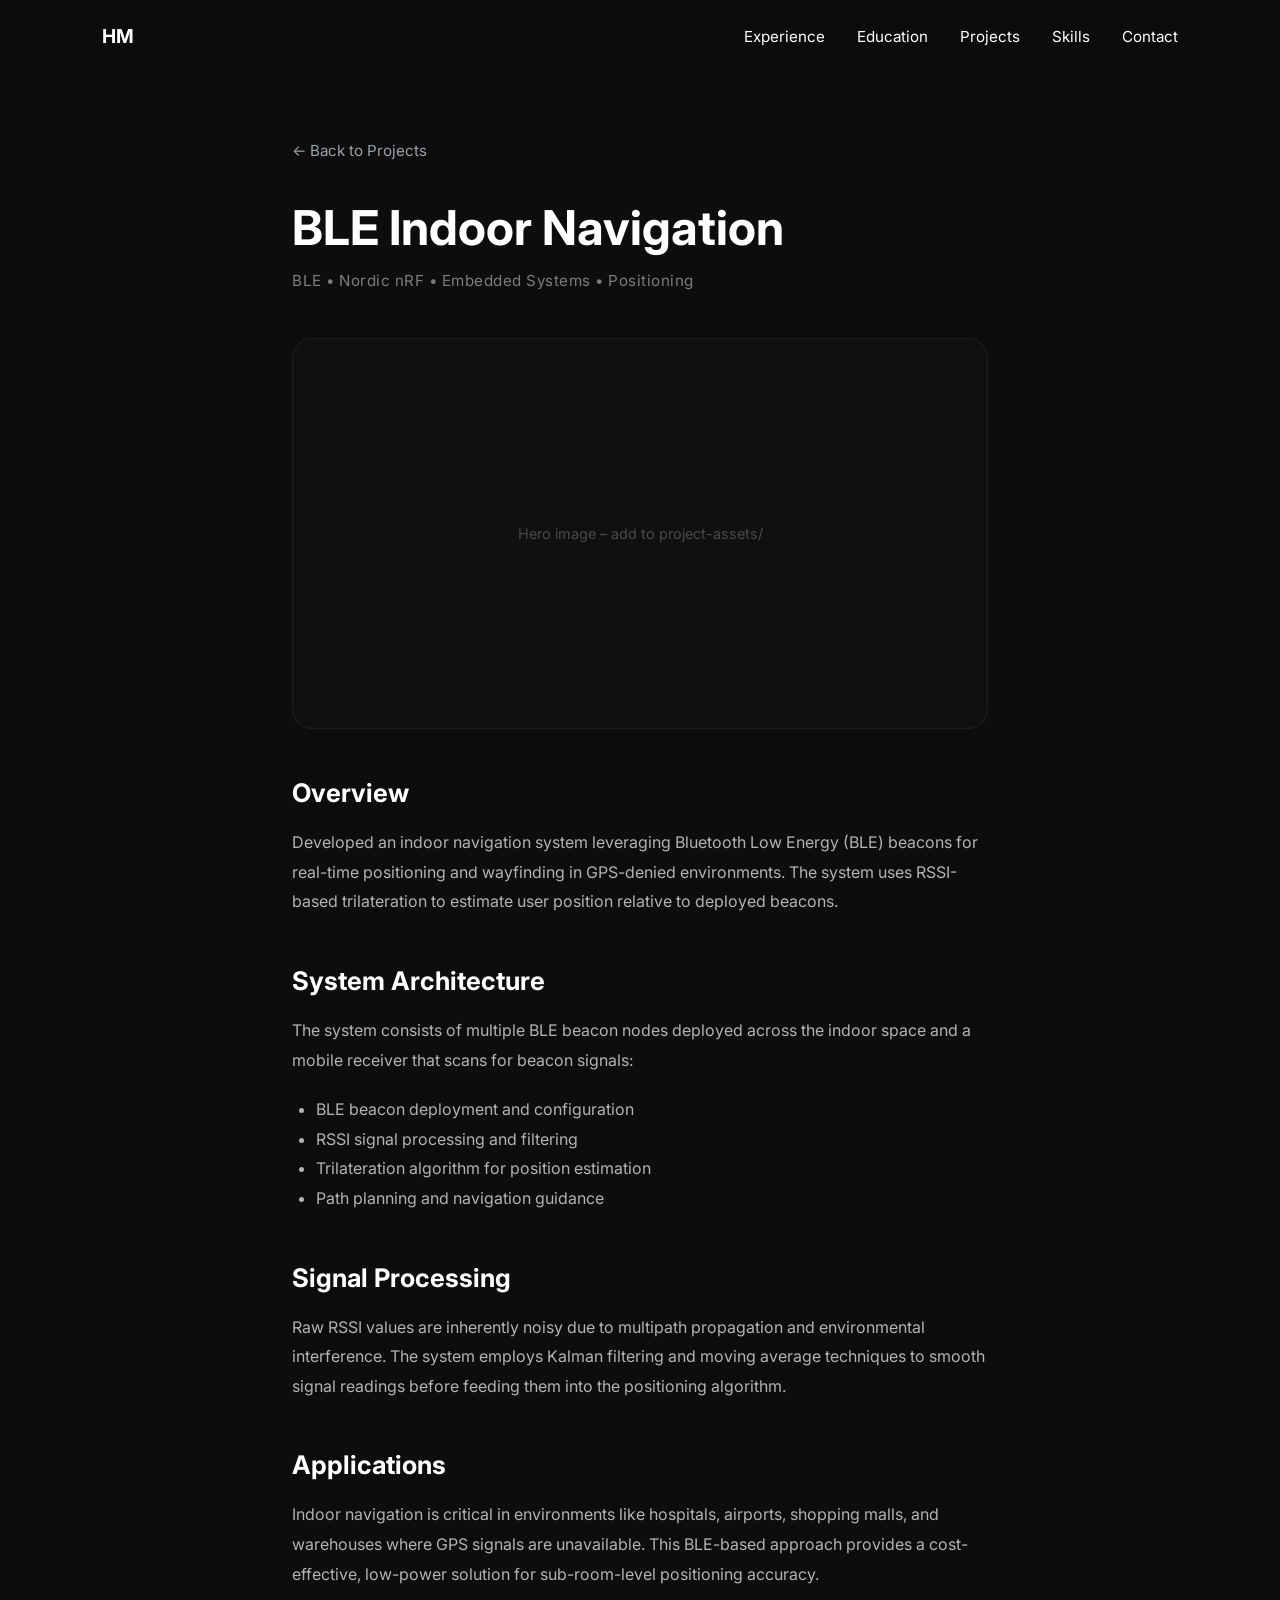
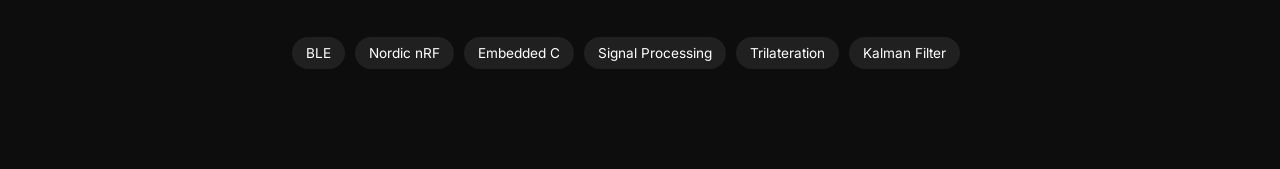
==== projects/ble-navigation.html @ e0901510 "create project page structure" ====
<!DOCTYPE html>
<html lang="en">
<head>
  <meta charset="UTF-8" />
  <meta name="viewport" content="width=device-width, initial-scale=1.0" />
  <title>BLE Indoor Navigation – Harshit Mohindra</title>
  <meta name="description" content="BLE-based indoor navigation system using Bluetooth Low Energy beacons for positioning and wayfinding, built by Harshit Mohindra." />

  <link rel="stylesheet" href="../style.css" />
  <link rel="preconnect" href="https://fonts.googleapis.com">
  <link rel="preconnect" href="https://fonts.gstatic.com" crossorigin>
  <link href="https://fonts.googleapis.com/css2?family=Inter:wght@300;400;500;600;700&display=swap" rel="stylesheet">

  <style>
    .project-page {
      max-width: 900px;
      margin: 0 auto;
      padding: 140px 8% 100px;
    }

    .back-link {
      display: inline-flex;
      align-items: center;
      gap: 8px;
      color: #9ca3af;
      text-decoration: none;
      font-size: 0.95rem;
      margin-bottom: 40px;
      transition: color 0.3s ease;
    }

    .back-link:hover {
      color: white;
    }

    .project-page h1 {
      font-size: 3rem;
      line-height: 1.15;
      margin-bottom: 16px;
    }

    .project-meta {
      color: #7d7d7d;
      font-size: 0.95rem;
      margin-bottom: 48px;
      letter-spacing: 0.5px;
    }

    .project-body h2 {
      font-size: 1.6rem;
      margin: 48px 0 20px;
    }

    .project-body p {
      color: #b3b3b3;
      line-height: 1.85;
      margin-bottom: 20px;
    }

    .project-body ul {
      color: #b3b3b3;
      line-height: 1.85;
      margin-bottom: 20px;
      padding-left: 24px;
    }

    .project-image-placeholder {
      width: 100%;
      aspect-ratio: 16 / 9;
      border-radius: 20px;
      background: rgba(18, 18, 18, 0.75);
      border: 1px solid rgba(255, 255, 255, 0.06);
      margin: 32px 0;
      display: flex;
      align-items: center;
      justify-content: center;
      color: #4a4a4a;
      font-size: 0.9rem;
    }

    .project-image-placeholder img {
      width: 100%;
      height: 100%;
      object-fit: cover;
      border-radius: 20px;
    }
  </style>
</head>

<body>

  <nav class="navbar">
    <a href="../index.html" class="logo" style="text-decoration:none;color:white;">HM</a>
    <ul class="nav-links">
      <li><a href="../index.html#experience">Experience</a></li>
      <li><a href="../index.html#education">Education</a></li>
      <li><a href="../index.html#projects">Projects</a></li>
      <li><a href="../index.html#skills">Skills</a></li>
      <li><a href="../index.html#contact">Contact</a></li>
    </ul>
  </nav>

  <main class="project-page">

    <a href="../index.html#projects" class="back-link">← Back to Projects</a>

    <h1>BLE Indoor Navigation</h1>

    <p class="project-meta">BLE • Nordic nRF • Embedded Systems • Positioning</p>

    <div class="project-image-placeholder">
      <!-- Add hero image when available -->
      Hero image – add to project-assets/
    </div>

    <div class="project-body">

      <h2>Overview</h2>
      <p>
        Developed an indoor navigation system leveraging Bluetooth Low Energy (BLE) beacons
        for real-time positioning and wayfinding in GPS-denied environments. The system uses
        RSSI-based trilateration to estimate user position relative to deployed beacons.
      </p>

      <h2>System Architecture</h2>
      <p>
        The system consists of multiple BLE beacon nodes deployed across the indoor space
        and a mobile receiver that scans for beacon signals:
      </p>
      <ul>
        <li>BLE beacon deployment and configuration</li>
        <li>RSSI signal processing and filtering</li>
        <li>Trilateration algorithm for position estimation</li>
        <li>Path planning and navigation guidance</li>
      </ul>

      <h2>Signal Processing</h2>
      <p>
        Raw RSSI values are inherently noisy due to multipath propagation and environmental
        interference. The system employs Kalman filtering and moving average techniques to
        smooth signal readings before feeding them into the positioning algorithm.
      </p>

      <h2>Applications</h2>
      <p>
        Indoor navigation is critical in environments like hospitals, airports, shopping malls,
        and warehouses where GPS signals are unavailable. This BLE-based approach provides
        a cost-effective, low-power solution for sub-room-level positioning accuracy.
      </p>

      <div class="tech-stack" style="margin-top: 48px;">
        <span>BLE</span>
        <span>Nordic nRF</span>
        <span>Embedded C</span>
        <span>Signal Processing</span>
        <span>Trilateration</span>
        <span>Kalman Filter</span>
      </div>

    </div>

  </main>

  <script src="../script.js"></script>

</body>
</html>
---- style.css ----
*{
    margin:0;
    padding:0;
    box-sizing:border-box;
  }
  
  html{
    scroll-behavior:smooth;
  }
  
  body{
    font-family:'Inter',sans-serif;
    background:#0d0d0d;
    color:white;
    overflow-x:hidden;
  }
  
  .navbar{
    width:100%;
    display:flex;
    justify-content:space-between;
    align-items:center;
  
    padding:24px 8%;
  
    position:fixed;
    top:0;
  
    background:rgba(13,13,13,0.45);
  
    backdrop-filter:blur(16px);
    -webkit-backdrop-filter:blur(16px);
  
    border-bottom:1px solid rgba(255,255,255,0.05);
  
    z-index:1000;
    overflow:visible;
  
    transition:all 0.3s ease;
  }
  .navbar::after{
    content:'';

    position:absolute;

    left:0;
    bottom:-80px;

    width:100%;
    height:80px;

    background:linear-gradient(
        to bottom,
        rgba(13,13,13,0.75),
        rgba(13,13,13,0.45),
        transparent
    );

    pointer-events:none;
}
  
  .logo{
    font-size:1.2rem;
    font-weight:700;
  }
  
  .nav-links{
    display:flex;
    gap:32px;
    list-style:none;
  }
  
  .nav-links a{
    color:white;
    text-decoration:none;
    font-size:0.95rem;
    transition:0.3s;
  }
  
  .nav-links a:hover{
    color:#8f8f8f;
  }
  
  .hero{
    min-height:100vh;
  
    display:flex;
    align-items:center;
    justify-content:space-between;
  
    padding:0 8%;
  
    position:relative;
  
    overflow:hidden;
  }
  .hero::before{
    content:'';

    position:absolute;

    width:500px;
    height:500px;

    background:radial-gradient(
        circle,
        rgba(255,255,255,0.12),
        rgba(255,255,255,0.04),
        transparent 72%
    );

    filter:blur(70px);

    top:15%;
    left:-5%;

    z-index:0;
}


.hero-visual{

  position:absolute;

  right:5%;
  top:56%;

  transform:translateY(-50%);

  width:500px;
  height:500px;

  opacity:0.7;

  z-index:1;
}

.grid{

  position:absolute;
  inset:0;

  background-image:
      linear-gradient(rgba(255,255,255,0.04) 1px, transparent 1px),
      linear-gradient(90deg, rgba(255,255,255,0.04) 1px, transparent 1px);

  background-size:40px 40px;

  mask-image:radial-gradient(circle, white 40%, transparent 80%);
}

.node{

  position:absolute;

  width:12px;
  height:12px;

  border-radius:50%;

  background:white;

  box-shadow:
      0 0 20px rgba(255,255,255,0.8);

  animation:pulse 3s infinite ease-in-out;
}

.node1{
  top:20%;
  left:30%;
}

.node2{
  top:55%;
  left:65%;
}

.node3{
  top:75%;
  left:40%;
}

.line{

  position:absolute;

  height:2px;

  background:linear-gradient(
      to right,
      rgba(255,255,255,0.7),
      transparent
  );

  transform-origin:left;
}


.line1{
  width:180px;

  top:24%;
  left:32%;

  transform:rotate(28deg);
}

.line2{
  width:120px;

  top:58%;
  left:42%;

  transform:rotate(-35deg);
}

@keyframes pulse{

  0%{
      transform:scale(1);
      opacity:0.7;
  }

  50%{
      transform:scale(1.4);
      opacity:1;
  }

  100%{
      transform:scale(1);
      opacity:0.7;
  }
}
  
.hero-content{
  position:relative;
  z-index:2;
}
  
.hero-tag{
  color:#7d7d7d;

  margin-bottom:8px;

  letter-spacing:1px;

  font-size:0.95rem;
}

.hero-name{
  color:#d8d8d8;

  font-weight:500;

  font-size:1rem;

  margin-bottom:26px;

  letter-spacing:0.5px;
}
  
  .hero h1{
    font-size:4rem;
    line-height:1.1;
    margin-bottom:24px;
    text-shadow:0 0 12px rgba(255,255,255,0.08);
  }
  
  .hero-desc{
    color:#b3b3b3;
    line-height:1.8;
    max-width:600px;
    margin-bottom:40px;
  }
  
  .hero-buttons{
    display:flex;
    gap:20px;
  }
  
  .btn{
    padding:14px 28px;
    border-radius:12px;
    text-decoration:none;
    transition:0.3s;
    font-weight:500;
  }
  
  .primary-btn{
    background:white;
    color:black;
  }
  
  .primary-btn:hover{
    transform:translateY(-3px);
  }
  
  .secondary-btn{

    text-decoration:none;

    color:white;

    display:flex;
    align-items:center;
    justify-content:center;

    padding:18px 36px;

    border:1px solid rgba(255,255,255,0.15);

    border-radius:18px;

    transition:all 0.3s ease;
  }
  
  .secondary-btn:hover{
    background:#1a1a1a;
  }
  
  .projects-section,
  .skills-section,
  .contact-section{
    padding:120px 8%;
  }
  
  .projects-section h2,
  .skills-section h2,
  .contact-section h2{
    font-size:2.5rem;
    margin-bottom:50px;
  }
  
  .projects-grid{
    display:grid;
    grid-template-columns:repeat(auto-fit,minmax(300px,1fr));
    gap:30px;
  }
  
.project-card{

  display:block;

  background:rgba(18,18,18,0.75);

  border:1px solid rgba(255,255,255,0.06);

  border-radius:24px;

  padding:32px;

  position:relative;

  overflow:hidden;

  backdrop-filter:blur(12px);

  transition:
        transform 0.4s ease,
        border-color 0.4s ease,
        box-shadow 0.4s ease;

  cursor:pointer;
}

.project-card::before{

  content:'';

  position:absolute;

  inset:0;

  border-radius:24px;

  padding:1px;

  background:linear-gradient(
      135deg,
      rgba(255,255,255,0.22),
      transparent 30%,
      transparent 70%,
      rgba(255,255,255,0.12)
  );

  -webkit-mask:
      linear-gradient(#fff 0 0) content-box,
      linear-gradient(#fff 0 0);

  -webkit-mask-composite:xor;

  mask-composite:exclude;

  opacity:0;

  transition:opacity 0.4s ease;
}
  
.project-card:hover{

  transform:
      translateY(-12px);

  border-color:
      rgba(255,255,255,0.14);

  box-shadow:
      0 20px 60px rgba(255,255,255,0.06);
}

.project-card:hover::before{
  opacity:1;
}
  
.project-card h3{
  margin-bottom:20px;
}

.project-card p{
  color:#b3b3b3;
  line-height:1.7;
  margin-bottom:24px;
}


.experience{
  padding:120px 8%;
}
.experience-date{
  display:block;
  color:#9ca3af;
  font-size:0.95rem;
  margin-top:-4px;
  margin-bottom:20px;
  font-weight:500;
}

.section-title{
  font-size:3rem;
  margin-bottom:80px;
  font-weight:700;
}

.experience-grid{
  display:grid;
  grid-template-columns:1fr 1fr;
  gap:40px;
}

.experience-card,
.future-card{

  background:rgba(15,15,15,0.7);

  border:1px solid rgba(255,255,255,0.08);

  border-radius:28px;

  overflow:hidden;

  backdrop-filter:blur(12px);

  transition:all 0.35s ease;

  position:relative;
}

.experience-card:hover,
.future-card:hover{

  transform:translateY(-8px);

  border-color:rgba(255,255,255,0.18);

  box-shadow:
  0 0 40px rgba(255,255,255,0.05);
}



.experience-image{
  width:100%;
  height: 200px;

  overflow:hidden;
  object-fit:cover;
  background:#0f0f0f;

  display:flex;
  align-items:center;
  justify-content:center;
}

.experience-image img{

  width:100%;
  height:100%;

  object-fit:contain;
  padding:20px;
  background:#0b0b0b;

  opacity:0.88;

  transition:transform 0.4s ease;
}

.experience-card:hover img{
  transform:scale(1.03);
}



.experience-content,
.future-content{
  padding:32px;
}

.experience-role{

  color:#9ca3af;

  font-size:0.9rem;

  letter-spacing:1px;
}

.experience-card h3,
.future-card h3{

  font-size:2rem;

  margin:14px 0;
}

.experience-card p,
.future-card p{

  color:#b3b3b3;

  line-height:1.8;

  margin-bottom:24px;
}



.future-card{

  display:flex;
  align-items:center;
  justify-content:center;
  

  border-style:dashed;

  opacity:0.92;


  min-height:100%;
}

.future-card::before{

  content:'';

  position:absolute;

  inset:0;

  background:
  radial-gradient(
      circle at top left,
      rgba(255,255,255,0.06),
      transparent 50%
  );

  opacity:0;

  transition:0.4s ease;
}

.future-card:hover::before{
  opacity:1;
}

.education{
  padding:120px 8%;
  }
  
  .education-grid{
  

  display:grid;
  
  grid-template-columns:
      repeat(3,1fr);
  
  gap:30px;

  
  }
  
  .education-card{
  

  background:
      rgba(15,15,15,0.7);
  
  border:
      1px solid rgba(255,255,255,0.08);
  
  border-radius:28px;
  
  padding:32px;
  
  backdrop-filter:blur(12px);
  
  transition:
      all 0.35s ease;

  
  }
  
  .education-card:hover{
  

  transform:
      translateY(-8px);
  
  border-color:
      rgba(255,255,255,0.18);
  
  box-shadow:
      0 0 40px rgba(255,255,255,0.05);

  
  }
  
  .education-role{
  

  color:#9ca3af;
  
  font-size:0.9rem;
  
  letter-spacing:1px;

  
  }
  
  .education-card h3{
  

  font-size:2rem;
  
  margin:14px 0;

  
  }
  
  .education-card p{
  
  
  color:#b3b3b3;
  
  line-height:1.7;
  
  margin-bottom:24px;
 
  
  }
  

  
.tech-stack{
  display:flex;
  flex-wrap:wrap;
  gap:10px;
}
  
.tech-stack span{
padding:8px 14px;
border-radius:999px;
background:#202020;
font-size:0.85rem;
}
  
.skills-grid{
  display:flex;
  flex-wrap:wrap;
  gap:20px;
}
  
.skill-card{
  padding:16px 24px;
  border:1px solid #2d2d2d;
  border-radius:14px;
  background:#151515;
}

.contact-section p{
  color:#b3b3b3;
  margin-bottom:20px;
}


.contact-links {
  display: flex;
  gap: 1rem;
  margin-top: 1rem;
  flex-wrap: wrap;
}

.contact-links a {
  padding: 0.8rem 1.4rem;
  border: 1px solid rgba(255,255,255,0.12);
  border-radius: 999px;
  text-decoration: none;
  color: #fff;
  transition: all 0.25s ease;
}

.contact-links a:hover {
  transform: translateY(-2px);
  border-color: rgba(255,255,255,0.3);
  background: rgba(255,255,255,0.04);
}

@media(max-width:768px){

  .hero h1{
    font-size:2.8rem;
  }

  .nav-links{
    gap:18px;
  }

  .hero-buttons{
    flex-direction:column;
    align-items:flex-start;
  }

}

/* MOBILE */

@media(max-width:900px){

  .hero{
      grid-template-columns:1fr;
      gap:60px;
  }

  .hero h1{
      font-size:4rem;
  }

  .projects-grid,
  .experience-grid{

      grid-template-columns:1fr;
  }

  .navbar{
      padding:20px 6%;
  }

  .nav-links{
      gap:20px;
  }
}

@media(max-width:600px){

  .hero h1{
      font-size:3rem;
      line-height:1.1;
  }

  .section-title{
      font-size:2.3rem;
  }

  .navbar{

      flex-direction:column;

      gap:16px;
  }

  .hero-buttons{
      flex-direction:column;
      align-items:flex-start;
  }
}
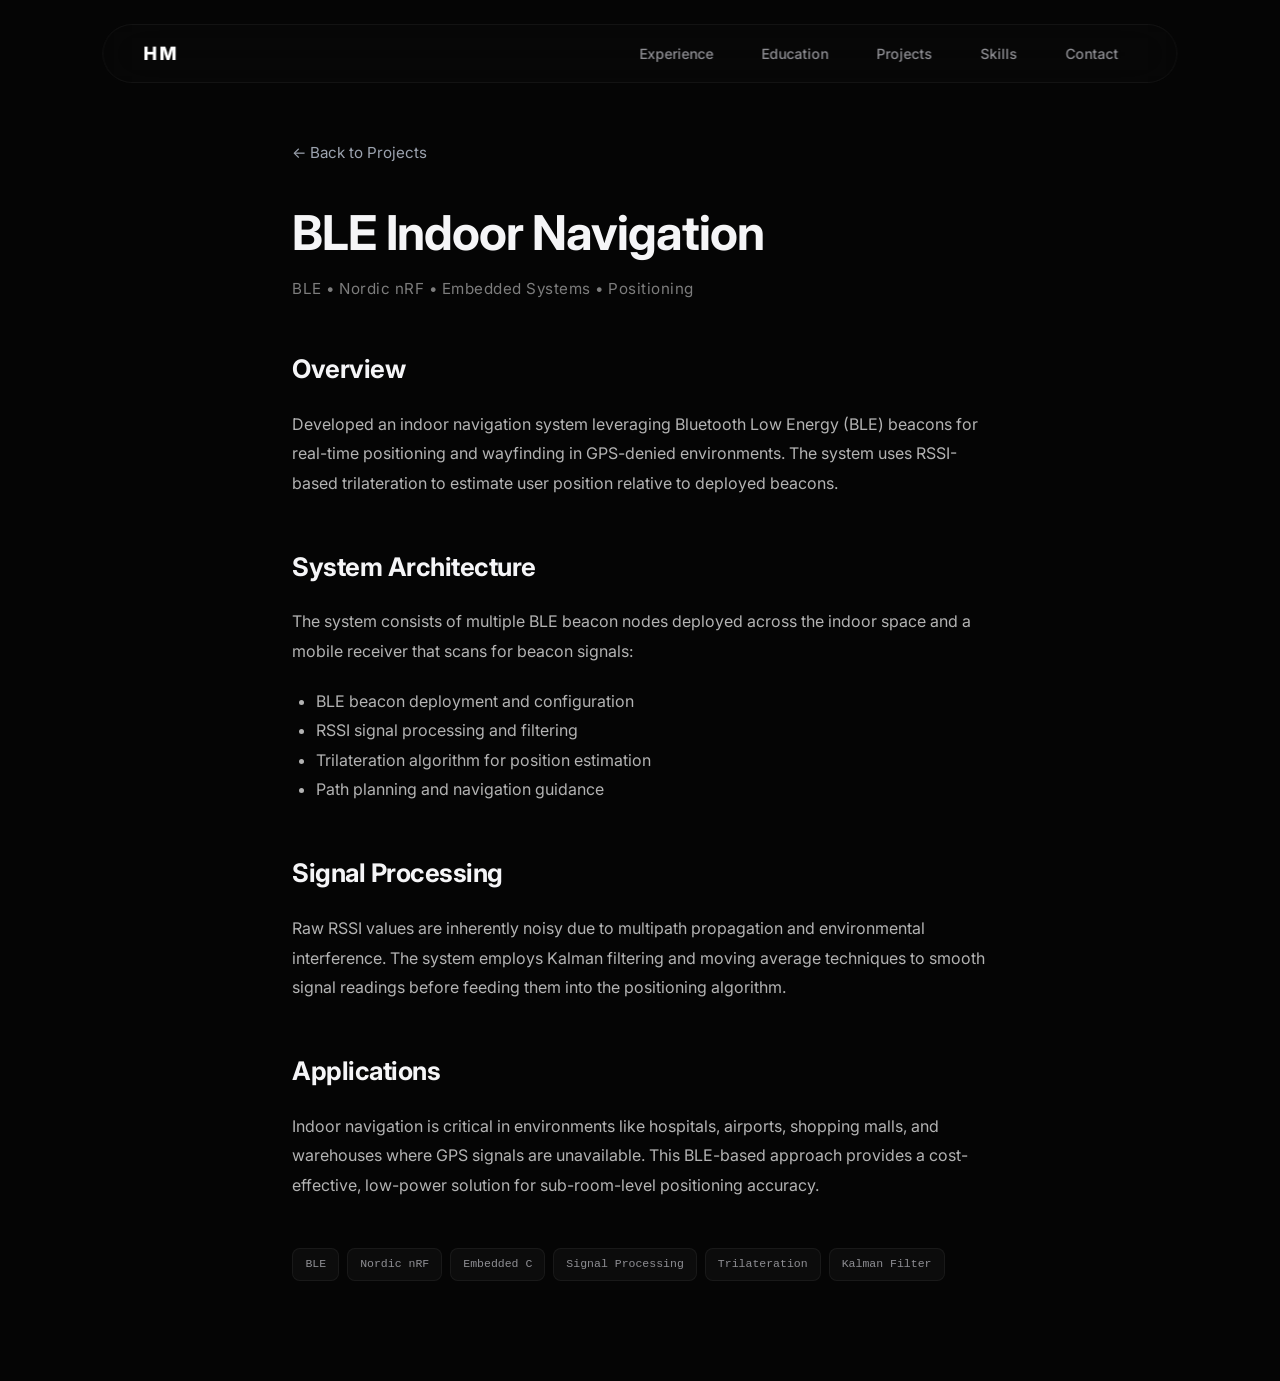
==== commit 34b60b73: "changed the entire website gave it a new look" ====
--- a/projects/ble-navigation.html
+++ b/projects/ble-navigation.html
@@ -68,21 +68,29 @@
       width: 100%;
       aspect-ratio: 16 / 9;
       border-radius: 20px;
-      background: rgba(18, 18, 18, 0.75);
-      border: 1px solid rgba(255, 255, 255, 0.06);
+      background: rgba(255, 255, 255, 0.01);
+      border: 1px dashed rgba(255, 255, 255, 0.12);
       margin: 32px 0;
       display: flex;
+      flex-direction: column;
       align-items: center;
       justify-content: center;
-      color: #4a4a4a;
-      font-size: 0.9rem;
+      gap: 8px;
+      color: #8e8e93;
+      padding: 40px;
+      text-align: center;
     }
 
-    .project-image-placeholder img {
-      width: 100%;
-      height: 100%;
-      object-fit: cover;
-      border-radius: 20px;
+    .placeholder-title {
+      font-size: 1.1rem;
+      font-weight: 600;
+      color: #f5f5f7;
+    }
+
+    .placeholder-meta {
+      font-family: 'JetBrains Mono', monospace;
+      font-size: 0.8rem;
+      color: #48484a;
     }
   </style>
 </head>
@@ -107,11 +115,6 @@
     <h1>BLE Indoor Navigation</h1>
 
     <p class="project-meta">BLE • Nordic nRF • Embedded Systems • Positioning</p>
-
-    <div class="project-image-placeholder">
-      <!-- Add hero image when available -->
-      Hero image – add to project-assets/
-    </div>
 
     <div class="project-body">
 
--- a/style.css
+++ b/style.css
@@ -1,798 +1,1478 @@
-*{
-    margin:0;
-    padding:0;
-    box-sizing:border-box;
-  }
-  
-  html{
-    scroll-behavior:smooth;
-  }
-  
-  body{
-    font-family:'Inter',sans-serif;
-    background:#0d0d0d;
-    color:white;
-    overflow-x:hidden;
-  }
-  
-  .navbar{
-    width:100%;
-    display:flex;
-    justify-content:space-between;
-    align-items:center;
-  
-    padding:24px 8%;
-  
-    position:fixed;
-    top:0;
-  
-    background:rgba(13,13,13,0.45);
-  
-    backdrop-filter:blur(16px);
-    -webkit-backdrop-filter:blur(16px);
-  
-    border-bottom:1px solid rgba(255,255,255,0.05);
-  
-    z-index:1000;
-    overflow:visible;
-  
-    transition:all 0.3s ease;
-  }
-  .navbar::after{
-    content:'';
+/* ==========================================================================
+   PREMIUM DARK MINIMALIST DESIGN SYSTEM (Awwwards, Linear, Framer Inspired)
+   ========================================================================== */
 
-    position:absolute;
-
-    left:0;
-    bottom:-80px;
-
-    width:100%;
-    height:80px;
-
-    background:linear-gradient(
-        to bottom,
-        rgba(13,13,13,0.75),
-        rgba(13,13,13,0.45),
-        transparent
+   :root {
+    --bg-primary: #050505;
+    --bg-secondary: #0a0a0a;
+    --bg-card: rgba(13, 13, 13, 0.55);
+    --bg-card-hover: rgba(20, 20, 20, 0.8);
+    
+    --border-color: rgba(255, 255, 255, 0.05);
+    --border-hover: rgba(255, 255, 255, 0.12);
+    --border-accent: rgba(255, 255, 255, 0.25);
+    
+    --text-primary: #f5f5f7;
+    --text-secondary: #8e8e93;
+    --text-muted: #48484a;
+    
+    --accent: #ffffff;
+    --accent-glow: rgba(255, 255, 255, 0.08);
+    
+    --font-sans: 'Plus Jakarta Sans', 'Inter', -apple-system, BlinkMacSystemFont, sans-serif;
+    --font-mono: 'JetBrains Mono', 'SF Mono', monospace;
+    
+    --transition-smooth: all 0.5s cubic-bezier(0.16, 1, 0.3, 1);
+    --transition-fast: all 0.25s cubic-bezier(0.16, 1, 0.3, 1);
+    
+    --space-xs: 8px;
+    --space-sm: 16px;
+    --space-md: 24px;
+    --space-lg: 48px;
+    --space-xl: 80px;
+    --space-xxl: 120px;
+  }
+  
+  /* ==========================================================================
+     BASE ELEMENTS
+     ========================================================================== */
+  
+  * {
+    margin: 0;
+    padding: 0;
+    box-sizing: border-box;
+  }
+  
+  html {
+    scroll-behavior: smooth;
+    background-color: var(--bg-primary);
+  }
+  
+  body {
+    font-family: var(--font-sans);
+    background: var(--bg-primary);
+    color: var(--text-primary);
+    overflow-x: hidden;
+    line-height: 1.6;
+    -webkit-font-smoothing: antialiased;
+    -moz-osx-font-smoothing: grayscale;
+  }
+  
+  /* Global faint grid overlay */
+  body::before {
+    content: '';
+    position: fixed;
+    inset: 0;
+    background-image: 
+      linear-gradient(to right, rgba(255, 255, 255, 0.012) 1px, transparent 1px),
+      linear-gradient(to bottom, rgba(255, 255, 255, 0.012) 1px, transparent 1px);
+    background-size: 50px 50px;
+    pointer-events: none;
+    z-index: -2;
+  }
+  
+  /* Global noise texture overlay */
+  .noise-overlay {
+    position: fixed;
+    inset: 0;
+    background-image: url("data:image/svg+xml,%3Csvg viewBox='0 0 200 200' xmlns='http://www.w3.org/2000/svg'%3E%3Cfilter id='noiseFilter'%3E%3CfeTurbulence type='fractalNoise' baseFrequency='0.65' numOctaves='3' stitchTiles='stitch'/%3E%3C/filter%3E%3Crect width='100%25' height='100%25' filter='url(%23noiseFilter)'/%3E%3C/svg%3E");
+    opacity: 0.015;
+    pointer-events: none;
+    z-index: 9999;
+  }
+  
+  /* Cursor following radial ambient highlight */
+  .cursor-glow {
+    position: fixed;
+    width: 600px;
+    height: 600px;
+    background: radial-gradient(circle, rgba(255, 255, 255, 0.02) 0%, transparent 70%);
+    border-radius: 50%;
+    pointer-events: none;
+    transform: translate(-50%, -50%);
+    z-index: -1;
+    will-change: left, top;
+    transition: left 0.15s cubic-bezier(0.25, 1, 0.5, 1), top 0.15s cubic-bezier(0.25, 1, 0.5, 1);
+  }
+  
+  /* Particles background */
+  .particles-container {
+    position: fixed;
+    inset: 0;
+    pointer-events: none;
+    z-index: -2;
+    overflow: hidden;
+  }
+  
+  .particle {
+    position: absolute;
+    background: rgba(255, 255, 255, 0.15);
+    border-radius: 50%;
+    pointer-events: none;
+    will-change: transform, opacity;
+  }
+  
+  /* Scroll Progress Bar */
+  .scroll-progress-container {
+    position: fixed;
+    top: 0;
+    left: 0;
+    width: 100%;
+    height: 2px;
+    z-index: 2000;
+    pointer-events: none;
+  }
+  
+  .scroll-progress {
+    height: 100%;
+    width: 0;
+    background: linear-gradient(90deg, transparent, var(--text-primary));
+    transition: width 0.1s linear;
+  }
+  
+  /* Selection styling */
+  ::selection {
+    background: rgba(255, 255, 255, 0.9);
+    color: var(--bg-primary);
+  }
+  
+  /* Common typography presets */
+  h1, h2, h3, h4 {
+    letter-spacing: -0.02em;
+    font-weight: 700;
+    color: var(--text-primary);
+  }
+  
+  /* ==========================================================================
+     NAVIGATION BAR
+     ========================================================================== */
+  
+  .navbar {
+    position: fixed;
+    top: 24px;
+    left: 50%;
+    transform: translateX(-50%);
+    width: 84%;
+    max-width: 1200px;
+    display: flex;
+    justify-content: space-between;
+    align-items: center;
+    padding: 14px 40px;
+    background: rgba(10, 10, 10, 0.4);
+    backdrop-filter: blur(24px) saturate(180%);
+    -webkit-backdrop-filter: blur(24px) saturate(180%);
+    border: 1px solid var(--border-color);
+    border-radius: 999px;
+    z-index: 1000;
+    transition: var(--transition-smooth);
+  }
+  
+  .navbar.scrolled {
+    width: 90%;
+    background: rgba(5, 5, 5, 0.7);
+    border-color: rgba(255, 255, 255, 0.08);
+    box-shadow: 0 10px 30px rgba(0, 0, 0, 0.5);
+  }
+  
+  .logo {
+    font-size: 1.15rem;
+    font-weight: 800;
+    letter-spacing: 0.1em;
+    text-transform: uppercase;
+    font-family: var(--font-sans);
+    color: var(--text-primary);
+    cursor: default;
+    position: relative;
+    z-index: 10;
+  }
+  
+  .nav-links {
+    display: flex;
+    gap: 12px;
+    list-style: none;
+    position: relative;
+  }
+  
+  .nav-links a {
+    color: var(--text-secondary);
+    text-decoration: none;
+    font-size: 0.88rem;
+    font-weight: 500;
+    padding: 8px 18px;
+    border-radius: 999px;
+    transition: var(--transition-fast);
+    position: relative;
+    z-index: 2;
+  }
+  
+  .nav-links a:hover {
+    color: var(--text-primary);
+  }
+  
+  .nav-links a.active {
+    color: var(--text-primary);
+  }
+  
+  /* Sliding indicator background pill */
+  .nav-active-indicator {
+    position: absolute;
+    height: 34px;
+    background: rgba(255, 255, 255, 0.06);
+    border: 1px solid rgba(255, 255, 255, 0.08);
+    border-radius: 999px;
+    z-index: 1;
+    pointer-events: none;
+    transition: all 0.35s cubic-bezier(0.25, 1, 0.5, 1);
+    opacity: 0;
+  }
+  
+  /* ==========================================================================
+     HERO SECTION
+     ========================================================================== */
+  
+  .hero {
+    min-height: 100vh;
+    display: flex;
+    align-items: center;
+    padding: 160px 8% 80px;
+    position: relative;
+    overflow: hidden;
+  }
+  
+  .hero-container {
+    width: 100%;
+    max-width: 1200px;
+    margin: 0 auto;
+    display: grid;
+    grid-template-columns: 1.2fr 0.8fr;
+    gap: 60px;
+    align-items: center;
+  }
+  
+  .hero-content {
+    position: relative;
+    z-index: 10;
+  }
+  
+  .hero-badge {
+    display: inline-flex;
+    align-items: center;
+    gap: 8px;
+    padding: 6px 14px;
+    background: rgba(255, 255, 255, 0.03);
+    border: 1px solid rgba(255, 255, 255, 0.06);
+    border-radius: 999px;
+    font-size: 0.78rem;
+    font-weight: 500;
+    color: var(--text-secondary);
+    margin-bottom: 24px;
+    letter-spacing: 0.02em;
+  }
+  
+  .pulse-dot {
+    width: 6px;
+    height: 6px;
+    background-color: #30d158;
+    border-radius: 50%;
+    box-shadow: 0 0 10px #30d158;
+    animation: badgePulse 2s infinite;
+  }
+  
+  @keyframes badgePulse {
+    0% { transform: scale(0.9); opacity: 0.6; }
+    50% { transform: scale(1.2); opacity: 1; }
+    100% { transform: scale(0.9); opacity: 0.6; }
+  }
+  
+  .hero-name {
+    font-size: 1rem;
+    font-weight: 600;
+    color: var(--text-secondary);
+    text-transform: uppercase;
+    letter-spacing: 0.15em;
+    margin-bottom: 16px;
+  }
+  
+  .hero-title {
+    font-size: 3.4rem;
+    line-height: 1.15;
+    font-weight: 800;
+    color: var(--text-primary);
+    margin-bottom: 24px;
+  }
+  
+  .accent-text {
+    background: linear-gradient(135deg, #ffffff 40%, rgba(255, 255, 255, 0.35) 100%);
+    -webkit-background-clip: text;
+    -webkit-text-fill-color: transparent;
+    display: inline-block;
+  }
+  
+  .hero-desc {
+    font-size: 1.08rem;
+    color: var(--text-secondary);
+    line-height: 1.75;
+    max-width: 580px;
+    margin-bottom: 44px;
+  }
+  
+  .hero-buttons {
+    display: flex;
+    gap: 16px;
+  }
+  
+  /* BUTTON STYLING */
+  .btn {
+    display: inline-flex;
+    align-items: center;
+    gap: 10px;
+    padding: 16px 32px;
+    border-radius: 14px;
+    font-size: 0.9rem;
+    font-weight: 600;
+    text-decoration: none;
+    cursor: pointer;
+    transition: var(--transition-fast);
+    position: relative;
+    overflow: hidden;
+  }
+  
+  .btn-arrow {
+    display: inline-flex;
+    transition: transform 0.3s cubic-bezier(0.16, 1, 0.3, 1);
+  }
+  
+  .primary-btn {
+    background: var(--text-primary);
+    color: var(--bg-primary);
+    box-shadow: 0 4px 20px rgba(255, 255, 255, 0.08);
+  }
+  
+  .primary-btn:hover {
+    transform: translateY(-2px);
+    box-shadow: 0 10px 25px rgba(255, 255, 255, 0.15);
+  }
+  
+  .primary-btn:hover .btn-arrow {
+    transform: translate(2px, -2px);
+  }
+  
+  .secondary-btn {
+    background: rgba(255, 255, 255, 0.02);
+    color: var(--text-primary);
+    border: 1px solid var(--border-color);
+  }
+  
+  .secondary-btn:hover {
+    background: rgba(255, 255, 255, 0.05);
+    border-color: var(--border-hover);
+    transform: translateY(-2px);
+  }
+  
+  .secondary-btn:hover .btn-arrow {
+    transform: translateY(2px);
+  }
+  
+  /* Hero visual profile image container */
+  .hero-visual {
+    position: relative;
+    display: flex;
+    justify-content: center;
+    align-items: center;
+    z-index: 5;
+  }
+  
+  .portrait-ambient-glow {
+    position: absolute;
+    width: 120%;
+    height: 120%;
+    background: radial-gradient(circle, rgba(255, 255, 255, 0.04) 0%, transparent 65%);
+    filter: blur(50px);
+    pointer-events: none;
+    z-index: 1;
+  }
+  
+  .hero-portrait {
+    position: relative;
+    width: 100%;
+    max-width: 440px;
+    aspect-ratio: 1 / 1.05;
+    margin: 0;
+    z-index: 2;
+    animation: portraitFloat 8s ease-in-out infinite;
+    will-change: transform;
+  }
+  
+  .hero-portrait__glow {
+    position: absolute;
+    inset: -20px;
+    background: radial-gradient(circle, rgba(255,255,255,0.06) 0%, transparent 70%);
+    filter: blur(20px);
+    z-index: 1;
+    pointer-events: none;
+  }
+  
+  .hero-portrait__frame {
+    position: relative;
+    display: block;
+    width: 100%;
+    height: 100%;
+    border-radius: 32px;
+    border: 1px solid rgba(255, 255, 255, 0.08);
+    background: rgba(10, 10, 10, 0.4);
+    box-shadow: 
+      0 30px 60px rgba(0, 0, 0, 0.6),
+      inset 0 1px 0 rgba(255, 255, 255, 0.1);
+    overflow: hidden;
+    z-index: 2;
+  }
+  
+  .hero-portrait__frame img {
+    display: block;
+    width: 100%;
+    height: 100%;
+    object-fit: cover;
+    object-position: center 10%;
+    transition: transform 0.8s cubic-bezier(0.16, 1, 0.3, 1);
+  }
+  
+  .hero-portrait:hover .hero-portrait__frame img {
+    transform: scale(1.04);
+  }
+  
+  /* Gradient shading overlay inside the portrait frame */
+  .hero-portrait__frame::after {
+    content: '';
+    position: absolute;
+    inset: 0;
+    background: linear-gradient(
+      to bottom,
+      transparent 0%,
+      transparent 60%,
+      rgba(5, 5, 5, 0.4) 80%,
+      rgba(5, 5, 5, 0.85) 100%
     );
-
-    pointer-events:none;
-}
-  
-  .logo{
-    font-size:1.2rem;
-    font-weight:700;
-  }
-  
-  .nav-links{
-    display:flex;
-    gap:32px;
-    list-style:none;
-  }
-  
-  .nav-links a{
-    color:white;
-    text-decoration:none;
-    font-size:0.95rem;
-    transition:0.3s;
-  }
-  
-  .nav-links a:hover{
-    color:#8f8f8f;
-  }
-  
-  .hero{
-    min-height:100vh;
-  
-    display:flex;
-    align-items:center;
-    justify-content:space-between;
-  
-    padding:0 8%;
-  
-    position:relative;
-  
-    overflow:hidden;
-  }
-  .hero::before{
-    content:'';
-
-    position:absolute;
-
-    width:500px;
-    height:500px;
-
-    background:radial-gradient(
-        circle,
-        rgba(255,255,255,0.12),
-        rgba(255,255,255,0.04),
-        transparent 72%
+    pointer-events: none;
+  }
+  
+  @keyframes portraitFloat {
+    0%, 100% { transform: translate3d(0, 0, 0) rotate(0deg); }
+    50% { transform: translate3d(0, -10px, 0) rotate(0.5deg); }
+  }
+  
+  /* ==========================================================================
+     SECTION STRUCTURAL STANDARD
+     ========================================================================== */
+  
+  section {
+    padding: var(--space-xxl) 8%;
+    max-width: 1200px;
+    margin: 0 auto;
+    position: relative;
+  }
+  
+  .section-header {
+    margin-bottom: 72px;
+  }
+  
+  .section-tag {
+    font-size: 0.82rem;
+    font-weight: 600;
+    color: var(--text-secondary);
+    text-transform: uppercase;
+    letter-spacing: 0.15em;
+    display: block;
+    margin-bottom: 12px;
+  }
+  
+  .section-title {
+    font-size: 2.5rem;
+    font-weight: 800;
+    color: var(--text-primary);
+  }
+  
+  /* ==========================================================================
+     EXPERIENCE TIMELINE
+     ========================================================================== */
+  
+  .timeline-container {
+    position: relative;
+    padding-left: 36px;
+    display: flex;
+    flex-direction: column;
+    gap: 40px;
+  }
+  
+  .timeline-line {
+    position: absolute;
+    top: 8px;
+    left: 11px;
+    width: 2px;
+    height: calc(100% - 16px);
+    background: linear-gradient(
+      to bottom,
+      rgba(255, 255, 255, 0.08),
+      rgba(255, 255, 255, 0.08) 70%,
+      transparent
     );
-
-    filter:blur(70px);
-
-    top:15%;
-    left:-5%;
-
-    z-index:0;
-}
-
-
-.hero-visual{
-
-  position:absolute;
-
-  right:5%;
-  top:56%;
-
-  transform:translateY(-50%);
-
-  width:500px;
-  height:500px;
-
-  opacity:0.7;
-
-  z-index:1;
-}
-
-.grid{
-
-  position:absolute;
-  inset:0;
-
-  background-image:
-      linear-gradient(rgba(255,255,255,0.04) 1px, transparent 1px),
-      linear-gradient(90deg, rgba(255,255,255,0.04) 1px, transparent 1px);
-
-  background-size:40px 40px;
-
-  mask-image:radial-gradient(circle, white 40%, transparent 80%);
-}
-
-.node{
-
-  position:absolute;
-
-  width:12px;
-  height:12px;
-
-  border-radius:50%;
-
-  background:white;
-
-  box-shadow:
-      0 0 20px rgba(255,255,255,0.8);
-
-  animation:pulse 3s infinite ease-in-out;
-}
-
-.node1{
-  top:20%;
-  left:30%;
-}
-
-.node2{
-  top:55%;
-  left:65%;
-}
-
-.node3{
-  top:75%;
-  left:40%;
-}
-
-.line{
-
-  position:absolute;
-
-  height:2px;
-
-  background:linear-gradient(
-      to right,
-      rgba(255,255,255,0.7),
-      transparent
-  );
-
-  transform-origin:left;
-}
-
-
-.line1{
-  width:180px;
-
-  top:24%;
-  left:32%;
-
-  transform:rotate(28deg);
-}
-
-.line2{
-  width:120px;
-
-  top:58%;
-  left:42%;
-
-  transform:rotate(-35deg);
-}
-
-@keyframes pulse{
-
-  0%{
-      transform:scale(1);
-      opacity:0.7;
-  }
-
-  50%{
-      transform:scale(1.4);
-      opacity:1;
-  }
-
-  100%{
-      transform:scale(1);
-      opacity:0.7;
-  }
-}
-  
-.hero-content{
-  position:relative;
-  z-index:2;
-}
-  
-.hero-tag{
-  color:#7d7d7d;
-
-  margin-bottom:8px;
-
-  letter-spacing:1px;
-
-  font-size:0.95rem;
-}
-
-.hero-name{
-  color:#d8d8d8;
-
-  font-weight:500;
-
-  font-size:1rem;
-
-  margin-bottom:26px;
-
-  letter-spacing:0.5px;
-}
-  
-  .hero h1{
-    font-size:4rem;
-    line-height:1.1;
-    margin-bottom:24px;
-    text-shadow:0 0 12px rgba(255,255,255,0.08);
-  }
-  
-  .hero-desc{
-    color:#b3b3b3;
-    line-height:1.8;
-    max-width:600px;
-    margin-bottom:40px;
-  }
-  
-  .hero-buttons{
-    display:flex;
-    gap:20px;
-  }
-  
-  .btn{
-    padding:14px 28px;
-    border-radius:12px;
-    text-decoration:none;
-    transition:0.3s;
-    font-weight:500;
-  }
-  
-  .primary-btn{
-    background:white;
-    color:black;
-  }
-  
-  .primary-btn:hover{
-    transform:translateY(-3px);
-  }
-  
-  .secondary-btn{
-
-    text-decoration:none;
-
-    color:white;
-
-    display:flex;
-    align-items:center;
-    justify-content:center;
-
-    padding:18px 36px;
-
-    border:1px solid rgba(255,255,255,0.15);
-
-    border-radius:18px;
-
-    transition:all 0.3s ease;
-  }
-  
-  .secondary-btn:hover{
-    background:#1a1a1a;
-  }
-  
-  .projects-section,
-  .skills-section,
-  .contact-section{
-    padding:120px 8%;
-  }
-  
-  .projects-section h2,
-  .skills-section h2,
-  .contact-section h2{
-    font-size:2.5rem;
-    margin-bottom:50px;
-  }
-  
-  .projects-grid{
-    display:grid;
-    grid-template-columns:repeat(auto-fit,minmax(300px,1fr));
-    gap:30px;
-  }
-  
-.project-card{
-
-  display:block;
-
-  background:rgba(18,18,18,0.75);
-
-  border:1px solid rgba(255,255,255,0.06);
-
-  border-radius:24px;
-
-  padding:32px;
-
-  position:relative;
-
-  overflow:hidden;
-
-  backdrop-filter:blur(12px);
-
-  transition:
-        transform 0.4s ease,
-        border-color 0.4s ease,
-        box-shadow 0.4s ease;
-
-  cursor:pointer;
-}
-
-.project-card::before{
-
-  content:'';
-
-  position:absolute;
-
-  inset:0;
-
-  border-radius:24px;
-
-  padding:1px;
-
-  background:linear-gradient(
-      135deg,
-      rgba(255,255,255,0.22),
-      transparent 30%,
-      transparent 70%,
-      rgba(255,255,255,0.12)
-  );
-
-  -webkit-mask:
-      linear-gradient(#fff 0 0) content-box,
-      linear-gradient(#fff 0 0);
-
-  -webkit-mask-composite:xor;
-
-  mask-composite:exclude;
-
-  opacity:0;
-
-  transition:opacity 0.4s ease;
-}
-  
-.project-card:hover{
-
-  transform:
-      translateY(-12px);
-
-  border-color:
-      rgba(255,255,255,0.14);
-
-  box-shadow:
-      0 20px 60px rgba(255,255,255,0.06);
-}
-
-.project-card:hover::before{
-  opacity:1;
-}
-  
-.project-card h3{
-  margin-bottom:20px;
-}
-
-.project-card p{
-  color:#b3b3b3;
-  line-height:1.7;
-  margin-bottom:24px;
-}
-
-
-.experience{
-  padding:120px 8%;
-}
-.experience-date{
-  display:block;
-  color:#9ca3af;
-  font-size:0.95rem;
-  margin-top:-4px;
-  margin-bottom:20px;
-  font-weight:500;
-}
-
-.section-title{
-  font-size:3rem;
-  margin-bottom:80px;
-  font-weight:700;
-}
-
-.experience-grid{
-  display:grid;
-  grid-template-columns:1fr 1fr;
-  gap:40px;
-}
-
-.experience-card,
-.future-card{
-
-  background:rgba(15,15,15,0.7);
-
-  border:1px solid rgba(255,255,255,0.08);
-
-  border-radius:28px;
-
-  overflow:hidden;
-
-  backdrop-filter:blur(12px);
-
-  transition:all 0.35s ease;
-
-  position:relative;
-}
-
-.experience-card:hover,
-.future-card:hover{
-
-  transform:translateY(-8px);
-
-  border-color:rgba(255,255,255,0.18);
-
-  box-shadow:
-  0 0 40px rgba(255,255,255,0.05);
-}
-
-
-
-.experience-image{
-  width:100%;
-  height: 200px;
-
-  overflow:hidden;
-  object-fit:cover;
-  background:#0f0f0f;
-
-  display:flex;
-  align-items:center;
-  justify-content:center;
-}
-
-.experience-image img{
-
-  width:100%;
-  height:100%;
-
-  object-fit:contain;
-  padding:20px;
-  background:#0b0b0b;
-
-  opacity:0.88;
-
-  transition:transform 0.4s ease;
-}
-
-.experience-card:hover img{
-  transform:scale(1.03);
-}
-
-
-
-.experience-content,
-.future-content{
-  padding:32px;
-}
-
-.experience-role{
-
-  color:#9ca3af;
-
-  font-size:0.9rem;
-
-  letter-spacing:1px;
-}
-
-.experience-card h3,
-.future-card h3{
-
-  font-size:2rem;
-
-  margin:14px 0;
-}
-
-.experience-card p,
-.future-card p{
-
-  color:#b3b3b3;
-
-  line-height:1.8;
-
-  margin-bottom:24px;
-}
-
-
-
-.future-card{
-
-  display:flex;
-  align-items:center;
-  justify-content:center;
-  
-
-  border-style:dashed;
-
-  opacity:0.92;
-
-
-  min-height:100%;
-}
-
-.future-card::before{
-
-  content:'';
-
-  position:absolute;
-
-  inset:0;
-
-  background:
-  radial-gradient(
-      circle at top left,
-      rgba(255,255,255,0.06),
-      transparent 50%
-  );
-
-  opacity:0;
-
-  transition:0.4s ease;
-}
-
-.future-card:hover::before{
-  opacity:1;
-}
-
-.education{
-  padding:120px 8%;
-  }
-  
-  .education-grid{
-  
-
-  display:grid;
-  
-  grid-template-columns:
-      repeat(3,1fr);
-  
-  gap:30px;
-
-  
-  }
-  
-  .education-card{
-  
-
-  background:
-      rgba(15,15,15,0.7);
-  
-  border:
-      1px solid rgba(255,255,255,0.08);
-  
-  border-radius:28px;
-  
-  padding:32px;
-  
-  backdrop-filter:blur(12px);
-  
-  transition:
-      all 0.35s ease;
-
-  
-  }
-  
-  .education-card:hover{
-  
-
-  transform:
-      translateY(-8px);
-  
-  border-color:
-      rgba(255,255,255,0.18);
-  
-  box-shadow:
-      0 0 40px rgba(255,255,255,0.05);
-
-  
-  }
-  
-  .education-role{
-  
-
-  color:#9ca3af;
-  
-  font-size:0.9rem;
-  
-  letter-spacing:1px;
-
-  
-  }
-  
-  .education-card h3{
-  
-
-  font-size:2rem;
-  
-  margin:14px 0;
-
-  
-  }
-  
-  .education-card p{
-  
-  
-  color:#b3b3b3;
-  
-  line-height:1.7;
-  
-  margin-bottom:24px;
- 
-  
-  }
-  
-
-  
-.tech-stack{
-  display:flex;
-  flex-wrap:wrap;
-  gap:10px;
-}
-  
-.tech-stack span{
-padding:8px 14px;
-border-radius:999px;
-background:#202020;
-font-size:0.85rem;
-}
-  
-.skills-grid{
-  display:flex;
-  flex-wrap:wrap;
-  gap:20px;
-}
-  
-.skill-card{
-  padding:16px 24px;
-  border:1px solid #2d2d2d;
-  border-radius:14px;
-  background:#151515;
-}
-
-.contact-section p{
-  color:#b3b3b3;
-  margin-bottom:20px;
-}
-
-
-.contact-links {
-  display: flex;
-  gap: 1rem;
-  margin-top: 1rem;
-  flex-wrap: wrap;
-}
-
-.contact-links a {
-  padding: 0.8rem 1.4rem;
-  border: 1px solid rgba(255,255,255,0.12);
-  border-radius: 999px;
-  text-decoration: none;
-  color: #fff;
-  transition: all 0.25s ease;
-}
-
-.contact-links a:hover {
-  transform: translateY(-2px);
-  border-color: rgba(255,255,255,0.3);
-  background: rgba(255,255,255,0.04);
-}
-
-@media(max-width:768px){
-
-  .hero h1{
-    font-size:2.8rem;
-  }
-
-  .nav-links{
-    gap:18px;
-  }
-
-  .hero-buttons{
-    flex-direction:column;
-    align-items:flex-start;
-  }
-
-}
-
-/* MOBILE */
-
-@media(max-width:900px){
-
-  .hero{
-      grid-template-columns:1fr;
-      gap:60px;
-  }
-
-  .hero h1{
-      font-size:4rem;
-  }
-
-  .projects-grid,
-  .experience-grid{
-
-      grid-template-columns:1fr;
-  }
-
-  .navbar{
-      padding:20px 6%;
-  }
-
-  .nav-links{
-      gap:20px;
-  }
-}
-
-@media(max-width:600px){
-
-  .hero h1{
-      font-size:3rem;
-      line-height:1.1;
-  }
-
-  .section-title{
-      font-size:2.3rem;
-  }
-
-  .navbar{
-
-      flex-direction:column;
-
-      gap:16px;
-  }
-
-  .hero-buttons{
-      flex-direction:column;
-      align-items:flex-start;
-  }
-}+  }
+  
+  .timeline-item {
+    position: relative;
+  }
+  
+  /* Bullet point marker on the line */
+  .timeline-marker {
+    position: absolute;
+    left: -36px;
+    top: 28px;
+    width: 24px;
+    height: 24px;
+    display: flex;
+    align-items: center;
+    justify-content: center;
+    z-index: 2;
+  }
+  
+  .timeline-marker-inner {
+    width: 8px;
+    height: 8px;
+    background-color: var(--text-muted);
+    border-radius: 50%;
+    border: 2px solid var(--bg-primary);
+    transition: var(--transition-fast);
+  }
+  
+  .timeline-item:hover .timeline-marker-inner {
+    background-color: var(--text-primary);
+    transform: scale(1.3);
+    box-shadow: 0 0 12px rgba(255, 255, 255, 0.4);
+  }
+  
+  /* Experience Card styling */
+  .timeline-card {
+    background: var(--bg-card);
+    border: 1px solid var(--border-color);
+    border-radius: 24px;
+    padding: 36px;
+    transition: var(--transition-smooth);
+    backdrop-filter: blur(16px);
+    -webkit-backdrop-filter: blur(16px);
+    box-shadow: 0 10px 40px rgba(0, 0, 0, 0.3);
+  }
+  
+  .timeline-card:hover {
+    border-color: var(--border-hover);
+    background: var(--bg-card-hover);
+    transform: translateY(-4px);
+    box-shadow: 
+      0 20px 50px rgba(0, 0, 0, 0.5),
+      0 0 40px rgba(255, 255, 255, 0.015);
+  }
+  
+  .timeline-header-block {
+    display: flex;
+    gap: 20px;
+    align-items: center;
+    margin-bottom: 28px;
+    border-bottom: 1px solid rgba(255, 255, 255, 0.04);
+    padding-bottom: 24px;
+  }
+  
+  .company-logo-container {
+    width: 60px;
+    height: 60px;
+    border-radius: 14px;
+    overflow: hidden;
+    background: rgba(10, 10, 10, 0.9);
+    border: 1px solid var(--border-color);
+    display: flex;
+    align-items: center;
+    justify-content: center;
+    flex-shrink: 0;
+  }
+  
+  .company-logo {
+    width: 100%;
+    height: 100%;
+    object-fit: contain;
+    padding: 8px;
+    filter: grayscale(100%) brightness(0.65) contrast(1.1);
+    opacity: 0.45;
+    transition: var(--transition-fast);
+  }
+  
+  .timeline-card:hover .company-logo {
+    opacity: 0.8;
+    filter: grayscale(100%) brightness(0.9) contrast(1.1);
+  }
+  
+  .company-info-text h3 {
+    font-size: 1.4rem;
+    font-weight: 700;
+    margin: 4px 0;
+  }
+  
+  .role-badge {
+    display: inline-block;
+    font-size: 0.76rem;
+    font-weight: 600;
+    color: var(--text-secondary);
+    text-transform: uppercase;
+    letter-spacing: 0.08em;
+  }
+  
+  .timeline-date {
+    font-size: 0.84rem;
+    color: var(--text-muted);
+    font-weight: 500;
+  }
+  
+  .timeline-body p {
+    color: var(--text-secondary);
+    font-size: 0.96rem;
+    line-height: 1.7;
+    margin-bottom: 20px;
+  }
+  
+  .achievement-list {
+    list-style: none;
+    margin-bottom: 28px;
+  }
+  
+  .achievement-list li {
+    position: relative;
+    padding-left: 20px;
+    margin-bottom: 12px;
+    font-size: 0.92rem;
+    color: var(--text-secondary);
+    line-height: 1.65;
+  }
+  
+  .achievement-list li::before {
+    content: '—';
+    position: absolute;
+    left: 0;
+    color: var(--text-muted);
+  }
+  
+  /* Tech tags standard */
+  .tech-stack {
+    display: flex;
+    flex-wrap: wrap;
+    gap: 8px;
+  }
+  
+  .tech-stack span {
+    font-family: var(--font-mono);
+    font-size: 0.72rem;
+    color: var(--text-secondary);
+    background: rgba(255, 255, 255, 0.03);
+    border: 1px solid rgba(255, 255, 255, 0.05);
+    padding: 6px 12px;
+    border-radius: 8px;
+    transition: var(--transition-fast);
+  }
+  
+  .timeline-card:hover .tech-stack span {
+    border-color: rgba(255, 255, 255, 0.08);
+    background: rgba(255, 255, 255, 0.05);
+    color: var(--text-primary);
+  }
+  
+  /* ==========================================================================
+     EDUCATION SECTION
+     ========================================================================== */
+  
+  .education-grid {
+    display: grid;
+    grid-template-columns: repeat(3, 1fr);
+    gap: 24px;
+  }
+  
+  .education-card {
+    background: var(--bg-card);
+    border: 1px solid var(--border-color);
+    border-radius: 24px;
+    padding: 36px;
+    position: relative;
+    overflow: hidden;
+    backdrop-filter: blur(16px);
+    -webkit-backdrop-filter: blur(16px);
+    transition: var(--transition-smooth);
+    display: flex;
+    flex-direction: column;
+    height: 100%;
+  }
+  
+  .education-card-glow {
+    position: absolute;
+    inset: 0;
+    background: radial-gradient(circle at 50% 0%, rgba(255, 255, 255, 0.015) 0%, transparent 60%);
+    pointer-events: none;
+  }
+  
+  .education-card:hover {
+    border-color: var(--border-hover);
+    transform: translateY(-4px);
+    background: var(--bg-card-hover);
+    box-shadow: 0 15px 40px rgba(0, 0, 0, 0.4);
+  }
+  
+  .education-meta {
+    display: flex;
+    justify-content: space-between;
+    align-items: center;
+    margin-bottom: 24px;
+  }
+  
+  .edu-duration {
+    font-size: 0.8rem;
+    color: var(--text-muted);
+    font-weight: 500;
+  }
+  
+  .edu-score {
+    font-family: var(--font-mono);
+    font-size: 0.82rem;
+    color: var(--text-primary);
+    background: rgba(255, 255, 255, 0.08);
+    border: 1px solid rgba(255, 255, 255, 0.1);
+    padding: 4px 10px;
+    border-radius: 6px;
+    font-weight: 600;
+  }
+  
+  .education-card h3 {
+    font-size: 1.3rem;
+    font-weight: 700;
+    line-height: 1.3;
+    margin-bottom: 12px;
+  }
+  
+  .edu-degree {
+    font-size: 0.94rem;
+    color: var(--text-secondary);
+    font-weight: 600;
+  }
+  
+  .edu-major {
+    font-size: 0.9rem;
+    color: var(--text-secondary);
+    margin-bottom: auto;
+    padding-bottom: var(--space-md);
+  }
+  
+  .education-card .tech-stack {
+    margin-top: 24px;
+    border-top: 1px solid rgba(255, 255, 255, 0.04);
+    padding-top: 20px;
+  }
+  
+  /* ==========================================================================
+     PROJECT CASE STUDIES
+     ========================================================================== */
+  
+  .case-studies-list {
+    display: flex;
+    flex-direction: column;
+    gap: 80px;
+  }
+  
+  .case-study-item {
+    display: grid;
+    grid-template-columns: 1fr;
+    gap: 40px;
+    align-items: center;
+    max-width: 800px;
+    margin: 0 auto;
+  }
+  
+  .case-study-item.has-image {
+    grid-template-columns: 1fr 1fr;
+    max-width: none;
+    margin: 0;
+  }
+  
+  .case-study-item.reverse {
+    direction: rtl;
+  }
+  
+  .case-study-item.reverse .case-study-info {
+    direction: ltr; /* Reset text direction for content */
+  }
+  
+  /* Project preview mockup container */
+  .case-study-preview-wrapper {
+    position: relative;
+    border-radius: 28px;
+    border: 1px solid var(--border-color);
+    overflow: hidden;
+    aspect-ratio: 16 / 10;
+    box-shadow: 0 25px 60px rgba(0, 0, 0, 0.55);
+    background: rgba(10, 10, 10, 0.6);
+    transition: var(--transition-smooth);
+    z-index: 5;
+  }
+  
+  .case-study-img {
+    width: 100%;
+    height: 100%;
+    object-fit: cover;
+    display: block;
+    transition: transform 1s cubic-bezier(0.16, 1, 0.3, 1);
+  }
+  
+  /* Vignette shadow inside the image frame */
+  .preview-overlay {
+    position: absolute;
+    inset: 0;
+    border-radius: 28px;
+    box-shadow: inset 0 0 40px rgba(0, 0, 0, 0.4);
+    background: radial-gradient(circle, transparent 50%, rgba(5, 5, 5, 0.25) 100%);
+    pointer-events: none;
+    transition: var(--transition-smooth);
+  }
+  
+  .case-study-item:hover .case-study-preview-wrapper {
+    border-color: var(--border-hover);
+    box-shadow: 
+      0 35px 80px rgba(0, 0, 0, 0.7),
+      0 0 50px rgba(255, 255, 255, 0.02);
+    transform: translateY(-4px);
+  }
+  
+  .case-study-item:hover .case-study-img {
+    transform: scale(1.05);
+  }
+  
+  .case-study-info {
+    display: flex;
+    flex-direction: column;
+  }
+  
+  .case-study-meta {
+    display: flex;
+    gap: 12px;
+    align-items: center;
+    margin-bottom: 16px;
+  }
+  
+  .case-study-tag {
+    font-size: 0.78rem;
+    font-weight: 600;
+    text-transform: uppercase;
+    color: var(--text-secondary);
+    letter-spacing: 0.08em;
+  }
+  
+  .case-study-metric {
+    font-family: var(--font-mono);
+    font-size: 0.74rem;
+    color: var(--text-primary);
+    border: 1px solid rgba(255, 255, 255, 0.1);
+    background: rgba(255, 255, 255, 0.05);
+    padding: 3px 10px;
+    border-radius: 6px;
+    font-weight: 500;
+  }
+  
+  .case-study-title {
+    font-size: 2.1rem;
+    font-weight: 800;
+    line-height: 1.25;
+    margin-bottom: 24px;
+  }
+  
+  .case-study-problem {
+    color: var(--text-secondary);
+    font-size: 0.98rem;
+    line-height: 1.65;
+    margin-bottom: 20px;
+  }
+  
+  .case-study-highlights {
+    margin-bottom: 24px;
+  }
+  
+  .case-study-highlights strong {
+    font-size: 0.94rem;
+    color: var(--text-primary);
+    display: block;
+    margin-bottom: 10px;
+  }
+  
+  .case-study-highlights ul {
+    list-style: none;
+  }
+  
+  .case-study-highlights li {
+    font-size: 0.92rem;
+    color: var(--text-secondary);
+    line-height: 1.6;
+    margin-bottom: 8px;
+    position: relative;
+    padding-left: 18px;
+  }
+  
+  .case-study-highlights li::before {
+    content: '';
+    position: absolute;
+    left: 0;
+    top: 9px;
+    width: 6px;
+    height: 1px;
+    background-color: var(--text-muted);
+  }
+  
+  .case-study-role {
+    font-size: 0.92rem;
+    line-height: 1.6;
+    color: var(--text-secondary);
+    margin-bottom: 28px;
+    padding: 14px 18px;
+    background: rgba(255, 255, 255, 0.02);
+    border-left: 2px solid rgba(255, 255, 255, 0.15);
+    border-radius: 0 10px 10px 0;
+  }
+  
+  .case-study-info .tech-stack {
+    margin-bottom: 36px;
+  }
+  
+  .case-study-links {
+    display: flex;
+    gap: 16px;
+  }
+  
+  .case-study-btn {
+    padding: 14px 28px;
+    border-radius: 12px;
+    font-size: 0.86rem;
+  }
+  
+  .case-study-btn.primary {
+    background: var(--text-primary);
+    color: var(--bg-primary);
+    box-shadow: 0 4px 12px rgba(255, 255, 255, 0.05);
+  }
+  
+  .case-study-btn.primary:hover {
+    background: #ffffff;
+    box-shadow: 0 8px 20px rgba(255, 255, 255, 0.12);
+  }
+  
+  .case-study-btn.secondary {
+    background: transparent;
+    color: var(--text-primary);
+    border: 1px solid var(--border-color);
+  }
+  
+  .case-study-btn.secondary:hover {
+    background: rgba(255, 255, 255, 0.04);
+    border-color: var(--border-hover);
+  }
+  
+  .arrow-icon {
+    display: inline-block;
+    transition: transform 0.3s cubic-bezier(0.16, 1, 0.3, 1);
+    margin-left: 6px;
+  }
+  
+  .case-study-btn:hover .arrow-icon {
+    transform: translateX(3px);
+  }
+  
+  /* ==========================================================================
+     SKILLS SECTION (Categorized Pills Grid)
+     ========================================================================== */
+  
+  .skills-category-grid {
+    display: grid;
+    grid-template-columns: repeat(3, 1fr);
+    gap: 24px;
+  }
+  
+  .skills-group {
+    background: var(--bg-card);
+    border: 1px solid var(--border-color);
+    border-radius: 24px;
+    padding: 36px;
+    backdrop-filter: blur(16px);
+    -webkit-backdrop-filter: blur(16px);
+    position: relative;
+    overflow: hidden;
+    transition: var(--transition-smooth);
+    display: flex;
+    flex-direction: column;
+    height: 100%;
+  }
+  
+  .group-glow {
+    position: absolute;
+    inset: 0;
+    background: radial-gradient(circle at 0% 0%, rgba(255, 255, 255, 0.015) 0%, transparent 60%);
+    pointer-events: none;
+  }
+  
+  .skills-group:hover {
+    border-color: var(--border-hover);
+    transform: translateY(-4px);
+    background: var(--bg-card-hover);
+    box-shadow: 0 15px 40px rgba(0, 0, 0, 0.4);
+  }
+  
+  .skills-group h3 {
+    font-size: 1.15rem;
+    font-weight: 700;
+    margin-bottom: 24px;
+    color: var(--text-primary);
+    border-bottom: 1px solid rgba(255, 255, 255, 0.04);
+    padding-bottom: 14px;
+  }
+  
+  .skills-pills-list {
+    display: flex;
+    flex-wrap: wrap;
+    gap: 10px;
+  }
+  
+  .skill-pill {
+    padding: 10px 18px;
+    border: 1px solid var(--border-color);
+    background: rgba(255, 255, 255, 0.02);
+    border-radius: 12px;
+    font-size: 0.88rem;
+    font-weight: 500;
+    color: var(--text-secondary);
+    transition: var(--transition-fast);
+    cursor: default;
+  }
+  
+  .skills-group:hover .skill-pill {
+    border-color: rgba(255, 255, 255, 0.08);
+  }
+  
+  .skill-pill:hover {
+    background: var(--text-primary);
+    color: var(--bg-primary);
+    border-color: var(--text-primary);
+    transform: translateY(-2px);
+    box-shadow: 0 5px 15px rgba(255, 255, 255, 0.1);
+  }
+  
+  /* ==========================================================================
+     CONTACT SECTION
+     ========================================================================== */
+  
+  .contact-section {
+    padding: var(--space-xxl) 8%;
+  }
+  
+  .contact-container {
+    width: 100%;
+    max-width: 1000px;
+    margin: 0 auto;
+  }
+  
+  .contact-box {
+    background: var(--bg-card);
+    border: 1px solid var(--border-color);
+    border-radius: 32px;
+    padding: 56px;
+    backdrop-filter: blur(20px);
+    -webkit-backdrop-filter: blur(20px);
+    position: relative;
+    overflow: hidden;
+    box-shadow: 0 30px 70px rgba(0, 0, 0, 0.55);
+    text-align: center;
+  }
+  
+  .contact-tag {
+    font-size: 0.8rem;
+    font-weight: 600;
+    color: var(--text-secondary);
+    text-transform: uppercase;
+    letter-spacing: 0.15em;
+    display: block;
+    margin-bottom: 16px;
+  }
+  
+  .contact-box h2 {
+    font-size: 2.6rem;
+    font-weight: 800;
+    line-height: 1.25;
+    margin-bottom: 20px;
+  }
+  
+  .contact-description {
+    font-size: 1.02rem;
+    color: var(--text-secondary);
+    max-width: 600px;
+    margin: 0 auto 44px;
+    line-height: 1.7;
+  }
+  
+  .contact-details {
+    display: flex;
+    justify-content: center;
+    gap: 48px;
+    margin-bottom: 56px;
+    border-top: 1px solid rgba(255, 255, 255, 0.04);
+    border-bottom: 1px solid rgba(255, 255, 255, 0.04);
+    padding: 32px 0;
+  }
+  
+  .detail-item {
+    display: flex;
+    flex-direction: column;
+    align-items: center;
+    gap: 6px;
+  }
+  
+  .detail-item .label {
+    font-size: 0.76rem;
+    font-weight: 600;
+    text-transform: uppercase;
+    color: var(--text-muted);
+    letter-spacing: 0.05em;
+  }
+  
+  .detail-item .value {
+    font-size: 1rem;
+    font-weight: 600;
+    color: var(--text-primary);
+    text-decoration: none;
+    transition: var(--transition-fast);
+  }
+  
+  .detail-item .value.link:hover {
+    color: var(--text-secondary);
+    text-decoration: underline;
+  }
+  
+  .availability-badge {
+    font-family: var(--font-sans);
+    font-size: 0.84rem;
+    color: #30d158;
+    background: rgba(48, 209, 88, 0.08);
+    border: 1px solid rgba(48, 209, 88, 0.2);
+    padding: 4px 12px;
+    border-radius: 999px;
+  }
+  
+  .contact-links {
+    display: flex;
+    justify-content: center;
+    align-items: center;
+    gap: 12px;
+    flex-wrap: wrap;
+  }
+  
+  .contact-link-pill {
+    padding: 12px 24px;
+    border: 1px solid var(--border-color);
+    background: rgba(255, 255, 255, 0.02);
+    border-radius: 999px;
+    text-decoration: none;
+    font-size: 0.88rem;
+    font-weight: 600;
+    color: var(--text-primary);
+    transition: var(--transition-fast);
+  }
+  
+  .contact-link-pill:hover {
+    background: rgba(255, 255, 255, 0.05);
+    border-color: var(--border-hover);
+    transform: translateY(-2px);
+  }
+  
+  .contact-link-pill.primary {
+    background: var(--text-primary);
+    color: var(--bg-primary);
+    border-color: var(--text-primary);
+  }
+  
+  .contact-link-pill.primary:hover {
+    background: #ffffff;
+    box-shadow: 0 5px 15px rgba(255, 255, 255, 0.15);
+  }
+  
+  /* ==========================================================================
+     FOOTER
+     ========================================================================== */
+  
+  .footer {
+    border-top: 1px solid var(--border-color);
+    background: #030303;
+    padding: 60px 8%;
+  }
+  
+  .footer-content {
+    max-width: 1200px;
+    margin: 0 auto;
+    display: flex;
+    justify-content: space-between;
+    align-items: center;
+    gap: 40px;
+  }
+  
+  .footer-left {
+    display: flex;
+    flex-direction: column;
+    gap: 16px;
+    max-width: 420px;
+  }
+  
+  .footer-logo {
+    font-size: 1.1rem;
+    font-weight: 800;
+    letter-spacing: 0.1em;
+    text-transform: uppercase;
+    color: var(--text-primary);
+  }
+  
+  .footer-statement {
+    font-size: 0.88rem;
+    color: var(--text-secondary);
+    line-height: 1.6;
+  }
+  
+  .footer-right {
+    display: flex;
+    flex-direction: column;
+    align-items: flex-end;
+    gap: 8px;
+    text-align: right;
+  }
+  
+  .copyright {
+    font-size: 0.84rem;
+    color: var(--text-muted);
+  }
+  
+  .designed-by {
+    font-size: 0.78rem;
+    color: var(--text-muted);
+  }
+  
+  /* ==========================================================================
+     SCROLL REVEAL ANIMATIONS
+     ========================================================================== */
+  
+  .scroll-reveal {
+    opacity: 0;
+    transform: translateY(24px);
+    transition: 
+      opacity 1s cubic-bezier(0.16, 1, 0.3, 1),
+      transform 1s cubic-bezier(0.16, 1, 0.3, 1);
+    will-change: transform, opacity;
+  }
+  
+  .scroll-reveal.visible {
+    opacity: 1;
+    transform: translateY(0);
+  }
+  
+  .scroll-reveal.delay-1 {
+    transition-delay: 0.15s;
+  }
+  
+  .scroll-reveal.delay-2 {
+    transition-delay: 0.3s;
+  }
+  
+  /* ==========================================================================
+     MOBILE & TABLET RESPONSIVE OVERRIDES
+     ========================================================================== */
+  
+  /* Tablet views (1024px and down) */
+  @media (max-width: 1024px) {
+    section {
+      padding: var(--space-xl) 6%;
+    }
+  
+    .hero {
+      padding-top: 140px;
+    }
+  
+    .hero-container {
+      grid-template-columns: 1.1fr 0.9fr;
+      gap: 40px;
+    }
+  
+    .hero-title {
+      font-size: 2.8rem;
+    }
+  
+    .education-grid,
+    .skills-category-grid {
+      grid-template-columns: repeat(2, 1fr);
+      gap: 20px;
+    }
+  
+    .case-study-item {
+      grid-template-columns: 1fr;
+      gap: 36px;
+    }
+  
+    .case-study-item.reverse {
+      direction: ltr;
+    }
+    
+    .case-study-item.reverse .case-study-info {
+      direction: ltr;
+    }
+  }
+  
+  /* Standard Mobile View (768px and down) */
+  @media (max-width: 768px) {
+    .navbar {
+      padding: 10px 24px;
+      width: 90%;
+      top: 16px;
+    }
+    
+    .nav-links {
+      gap: 4px;
+    }
+  
+    .nav-links a {
+      font-size: 0.8rem;
+      padding: 6px 12px;
+    }
+    
+    .nav-active-indicator {
+      display: none; /* Disable indicator on mobile to simplify layout */
+    }
+  
+    .hero {
+      padding-top: 120px;
+      padding-bottom: 60px;
+    }
+  
+    .hero-container {
+      grid-template-columns: 1fr;
+      gap: 48px;
+      text-align: center;
+    }
+  
+    .hero-badge,
+    .hero-buttons {
+      justify-content: center;
+    }
+  
+    .hero-desc {
+      margin-left: auto;
+      margin-right: auto;
+    }
+  
+    .hero-visual {
+      order: -1; /* Place portrait image above text details on mobile */
+    }
+  
+    .hero-portrait {
+      max-width: 320px;
+    }
+    
+    .timeline-container {
+      padding-left: 24px;
+    }
+    
+    .timeline-line {
+      left: 7px;
+    }
+    
+    .timeline-marker {
+      left: -28px;
+    }
+    
+    .timeline-card {
+      padding: 24px;
+    }
+    
+    .timeline-header-block {
+      flex-direction: column;
+      align-items: flex-start;
+      gap: 16px;
+    }
+    
+    .case-study-title {
+      font-size: 1.8rem;
+    }
+    
+    .contact-box {
+      padding: 36px 24px;
+    }
+    
+    .contact-details {
+      flex-direction: column;
+      gap: 24px;
+      align-items: center;
+    }
+    
+    .footer-content {
+      flex-direction: column;
+      text-align: center;
+      gap: 32px;
+    }
+    
+    .footer-right {
+      align-items: center;
+      text-align: center;
+    }
+  }
+  
+  /* Very Small Mobile View (480px and down) */
+  @media (max-width: 480px) {
+    .navbar {
+      width: 95%;
+      padding: 8px 16px;
+    }
+    
+    .nav-links a {
+      font-size: 0.74rem;
+      padding: 6px 8px;
+    }
+    
+    .hero-title {
+      font-size: 2.2rem;
+    }
+    
+    .section-title {
+      font-size: 2rem;
+    }
+  
+    .education-grid,
+    .skills-category-grid {
+      grid-template-columns: 1fr;
+    }
+    
+    .timeline-card {
+      padding: 20px;
+    }
+    
+    .case-study-preview-wrapper {
+      border-radius: 16px;
+    }
+    
+    .preview-overlay {
+      border-radius: 16px;
+    }
+    
+    .skills-group {
+      padding: 24px;
+    }
+    
+    .hero-buttons {
+      flex-direction: column;
+      width: 100%;
+      max-width: 280px;
+      margin: 0 auto;
+    }
+    
+    .btn {
+      width: 100%;
+      justify-content: center;
+    }
+  }
